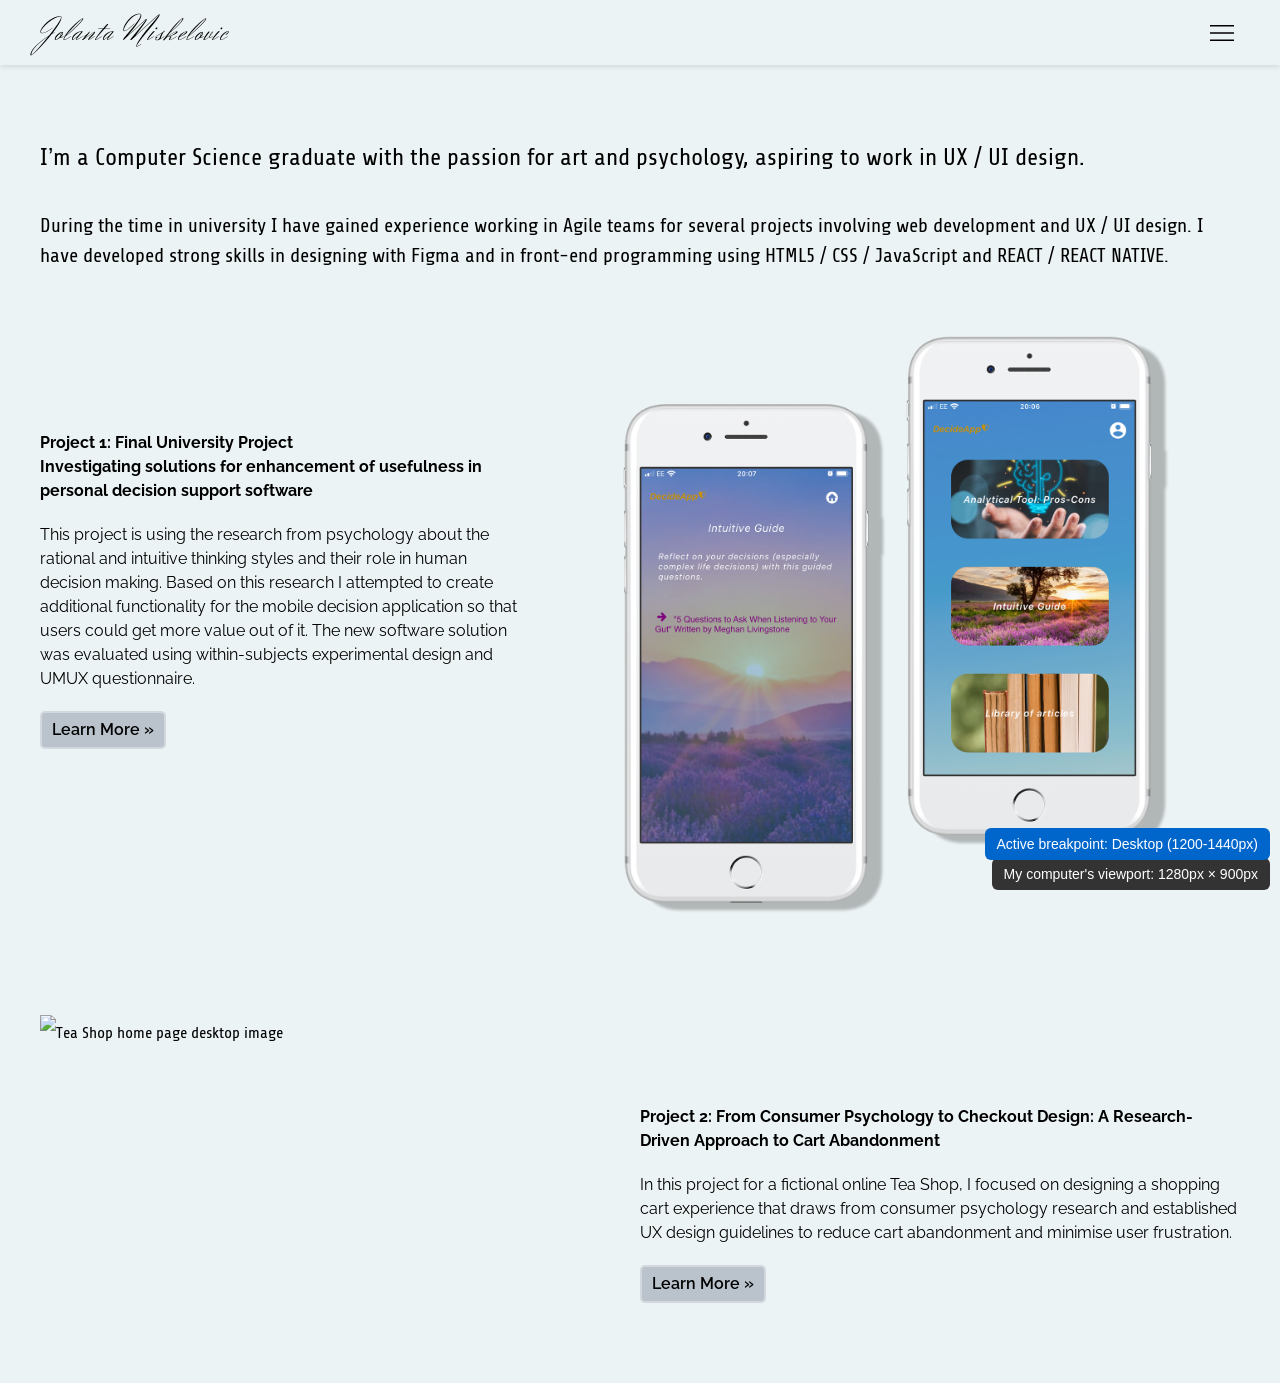
==== Portfolio/index.html @ a45d68cd "Created project 2 page & added content into it Added content and pictures into the project 2 page. M" ====
<!DOCTYPE html>
<html lang="en">
<head>
    <meta charset="UTF-8">
    <meta name="viewport" content="width=device-width, initial-scale=1.0">
    <title>UX/UI Portfolio</title>
    <link href="https://fonts.googleapis.com/css2?family=Herr+Von+Muellerhoff&display=swap" rel="stylesheet">
    <link href="https://fonts.googleapis.com/css2?family=Moulpali&display=swap" rel="stylesheet">
    <link href="https://fonts.googleapis.com/css2?family=Raleway:wght@400;600;700&display=swap" rel="stylesheet">
    <link href="https://fonts.googleapis.com/css2?family=Moon+Dance&display=swap" rel="stylesheet">
    <link rel="icon" type="image/png" href="images/JM.JPG">
    <link rel="stylesheet" href="styles.css">

 <style>
    #viewport {
      position: fixed;
      bottom: 10px;
      right: 10px;
      background: #333;
      color: #fff;
      padding: 8px 12px;
      border-radius: 6px;
      font-family: sans-serif;
      font-size: 14px;
    }
    #breakpoint {
      position: fixed;
      bottom: 40px;
      right: 10px;
      background: #0066cc;
      color: #fff;
      padding: 8px 12px;
      border-radius: 6px;
      font-family: sans-serif;
      font-size: 14px;
    }
  </style>

</head>
<body>
    <!--Wrapper-->
    <div class="wrapper">

        <!--Nav Bar-->
        <nav class="nav-container">
            <div class="nav-wrapper">
            <div class="logo">
                <p class="logo-name">Jolanta Miskelovic</p>
            </div>
            <div class="menu-container">
                <!--aria-label describes for blind people what this textless button exactly does-->
                <button class="menu-button" aria-label="Open menu">
                    <svg xmlns="http://www.w3.org/2000/svg" width="32" height="32" viewBox="0 0 56 56" fill="none">
                        <path d="M9.33325 40.2965V37.9631H46.6666V40.2965H9.33325ZM9.33325 29.1665V26.8331H46.6666V29.1665H9.33325ZM9.33325 18.0365V15.7031H46.6666V18.0365H9.33325Z" fill="black"/>
                    </svg>
                </button>
            </div>
            </div>
        </nav>
        <!--End of Nav Bar-->

        <!--Introduction-->
        <section class="intro-container">
            <h1 class="main-intro">I’m a Computer Science graduate with the passion for art 
    and psychology, aspiring to work in UX / UI design.</h1>
            <p class="secondary-intro">During the time in university I have gained experience 
    working in Agile teams for several projects involving web development and UX / UI 
    design. I have developed strong skills in designing with Figma and in front-end programming using HTML5 / CSS / JavaScript 
    and REACT / REACT NATIVE.</p>
        </section>
        <!--End of Introduction-->

        <!--Project 1-->
        <section class="project-one-container">
            <div class="description-container">
                <a href='decideApp.html'><h2 class="project-one-name">Project 1: Final University Project <br> Investigating solutions for enhancement of usefulness in 
    personal decision support software</h2></a>
                <p class="project-one-content">This project is using the research from psychology about the rational
         and intuitive thinking styles and their role in human decision making. Based on this research I
          attempted to create additional functionality for the mobile decision application so that 
          users could get more value out of it. The new software solution was evaluated using within-subjects
           experimental design and UMUX questionnaire.</p>
                <div class="button-container">
                    <button class="button-text" onclick="window.location.href='decideApp.html'">
                        Learn More &raquo;</button>
                </div>
            </div>
            <!--Image container-->
            <div class="image-wrapper">
                <img src="images/iPhone-frame2.png" alt="Decision Application images" class="image">
            </div>
            <!--End of Image container-->
        </section>
        <!--End of Project 1-->

        <!--Project 2-->
        <section class="project2-container">
            <!--Project2 image-->
            <div class="image-wrapper">
                <img src="images/Desktop-TeaShop-Home-Renewed3.png" alt="Tea Shop home page desktop image" class="project2-image">
            </div>
            <!--End of Project2 image-->

            <div class="project2-description-container">
                <a href='decideApp.html' ><h2 class="project2-name">Project 2: From Consumer Psychology to Checkout Design: A Research-Driven 
                    Approach to Cart Abandonment </h2> </a>
                <p class="project2-content">In this project for a fictional online Tea Shop, I focused on designing
                     a shopping cart experience that draws from consumer psychology research and established UX design
                      guidelines to reduce cart abandonment and minimise user frustration.</p>
                <div class="button-container">
                    <button class="button-text" onclick="window.location.href='teaShop.html'">
                        Learn More &raquo;</button>
                </div>
            </div>
        </section>
        <!--End of Project 2-->

  <!-- Elements your script updates -->
  <div id="viewport"></div>
  <div id="breakpoint"></div>

    </div>
    <!--End of Wrapper-->

    <!--Script-->
    <script src="script.js"></script>

</body>
</html>
---- Portfolio/styles.css ----
/* ============================================
   BASE STYLES & RESET
   ============================================ */

html {
    box-sizing: border-box;
}

*, *:before, *:after {
    box-sizing: inherit;
}

body {
    margin: 0;
    background: #ECF3F4;
    color: #000;
    font-family: Moulpali, sans-serif;
    overflow-x: hidden;
    padding-top: 100px;
}

/* ============================================
   WRAPPER
   ============================================ */

.wrapper {
    display: flex;
    width: 100%;
    max-width: 1440px;
    height: auto;
    margin: auto;
    flex-direction: column;
}

/* ============================================
   NAVIGATION
   ============================================ */

.nav-wrapper {
    display: flex;
    width: 100%;
    max-width: 1440px;
    height: auto;
    margin: auto;
    justify-content: space-between;
    align-items: center;
    
}

.nav-container {
    display: flex;
    height: 65px;
    justify-content: space-between;
    align-items: center;
    padding: 10px 40px 10px 40px;
    position: fixed;
    top: 0;
    left: 0; 
    right: 0;
    background: #ECF3F4;       
    box-shadow: 0 2px 5px rgba(0,0,0,0.1);
    z-index: 100;
}

.logo-name {
    font-family: "Herr Von Muellerhoff", "Moon Dance", serif;
    font-size: 32px;
    letter-spacing: 2px;
    font-style: normal;
    font-weight: 500;
    line-height: normal;
    margin: 0;
}

.menu-container {
    display: flex;
    align-items: center;
}

.menu-button {
    background: none;
    border: none;
    cursor: pointer;
    padding: 0px;
    display: flex;
    align-items: center;
    justify-content: center;
}

.menu-button svg {
    width: 36px;
    height: 36px;
}

/* ============================================
   INTRODUCTION SECTION
   ============================================ */

.intro-container {
    display: flex;
    padding: 40px 40px 20px 40px;
    flex-direction: column;
    align-items: flex-start;
    gap: 35px;
}

.main-intro {
    color:  #000;
    font-family: Moulpali, sans-serif;
    font-size: 24px;
    font-style: normal;
    font-weight: 400;
    line-height: 150%;
    margin: 0;
}

.secondary-intro {
    color: #000;
    font-family: Moulpali, sans-serif;
    font-size: 20px;
    font-style: normal;
    font-weight: 400;
    line-height: 150%;
    margin: 0;
}

/* ============================================
   PROJECT ONE SECTION
   ============================================ */

.project-one-container {
    display: flex;
    padding: 20px 40px 0px 40px;
    justify-content: space-between;
    align-items: flex-start;
    gap: 20px;
}

.description-container {
    display: flex;
    padding: 120px 0px 0px 0px;
    flex-direction: column;
    align-items: flex-start;
    gap: 20px;
    flex: 1;
    max-width: 600px;
}

a {
  text-decoration: none; /* removes underline */
  color: inherit;        /* inherit color from child */
}

a:hover .project-one-name {
  transform: scale(1.003);   /* grows */ 
  text-shadow: 2px 2px 8px rgba(46, 73, 88, 0.4); /* soft shadow */          
}

.project-one-name {
    color:  #000;
    transition: transform 0.2s ease, color 0.2s ease,text-shadow 0.2s ease;
    font-family: Raleway, sans-serif;
    font-size: 16px;
    font-style: normal;
    font-weight: 700;
    line-height: 150%;
    margin: 0;
}

.project-one-content {
    color: #000;
    font-family: Raleway, sans-serif;
    font-size: 16px;
    font-style: normal;
    font-weight: 400;
    line-height: 150%;
    margin: 0;
}

/* ============================================
   PROJECT TWO SECTION
   ============================================ */

.project2-container {
    display: flex;
    padding: 0px 40px 0px 40px;
    gap: 20px;
    justify-content: space-between;
    align-items: flex-start;
}

.project2-description-container {
    display: flex;
    padding: 40px 0px 80px 0px;
    flex-direction: column;
    align-items: flex-start;
    gap: 20px;
    flex: 1;
    max-width: 600px;
}

a:hover .project2-name {
  transform: scale(1.003);   /* grows */ 
  text-shadow: 2px 2px 8px rgba(46, 73, 88, 0.4); /* soft shadow */          
}

.project2-name {
    color: #000;
    font-family: Raleway, sans-serif;
     transition: transform 0.2s ease, color 0.2s ease,text-shadow 0.2s ease;
    font-size: 16px;
    font-style: normal;
    font-weight: 700;
    line-height: 150%;
    margin: 0;
}

.project2-content {
    color: #000;
    font-family: Raleway, sans-serif;
    font-size: 16px;
    font-style: normal;
    font-weight: 400;
    line-height: 150%;
    margin: 0;
}

/* ============================================
   IMAGES
   ============================================ */

.image-wrapper {
    flex-shrink: 0;
}

.image {
    width: 100%;
    max-width: 700px;
    height: auto;
    display: block;
    object-fit: cover;
}

.project2-image {
    width: 100%;
    max-width: 700px;
    height: auto;
    display: block;
    object-fit: cover;
    margin-top: -50px;
}

/* ============================================
   BUTTONS
   ============================================ */

.button-container {
    display: flex;
    align-items: center;
}

.button-text {
    color: #000;
    font-family: Raleway, sans-serif;
    transition: transform 0.3s ease, color 0.3s ease; 
    font-size: 16px;
    font-style: normal;
    font-weight: 600;
    line-height: 150%;
    border: 2px solid #d3d8de;
    border-radius: 5px;
    cursor: pointer;
    padding: 5px 10px;
    background-color: #bac3cc;
    transition: background-color 0.3s ease;
}

.button-text:hover {
    background-color: #d9dde1;
    transform: scale(1.02);   /* grows */ 
}

.button-text:active {
    transform: translateY(1px);
}




/* ============================================
   MEDIA QUERIES - DESKTOP ADJUSTMENTS
   ============================================ */

@media screen and (min-width: 1200px) and (max-width: 1440px) {
   
    .intro-container,
    .project-one-container,
    .project2-container {
        padding-left: 40px;
        padding-right: 40px;
    }

    .image {
        max-width: 700px;
    }

    .project2-image {
        max-width: 700px;
    }
}

/* ============================================
   MEDIA QUERIES - TABLET (1000px - 1199px)
   ============================================ */

@media screen and (max-width: 1199px) {
    .nav-container {
        padding: 10px 30px;
        height: 100px;
    }

    .logo-name {
        font-size: 28px;
    }

    .intro-container {
        padding: 40px 40px 20px 40px;
    }

    .main-intro {
        font-size: 24px;
    }

    .secondary-intro {
        font-size: 20px;
    }

   
  .project-one-container {
        padding: 20px 40px 5px 40px;
        gap: 20px;
    }

     .project2-container {
        padding: 5px 40px 20px 40px;
        gap: 20px;
    }

    .project-one-name,
    .project2-name {
        font-size: 16px;
    }

    .project-one-content,
    .project2-content {
        font-size: 16px;
    }

    .image {
        max-width: 600px;
    }

    .project2-image {
        max-width: 400px;
    }
}

/* ============================================
   MEDIA QUERIES - TABLET/MOBILE (below 1000px)
   ============================================ */

@media screen and (max-width: 1000px) {
    .project-one-container {
        flex-direction: column;
        align-items: center;
        padding: 0px 40px 5px 40px;
        margin-top: -60px;
        gap: 20px;
    }

    .project2-container {
        flex-direction: column-reverse;
        align-items: center;
        padding: 0px 40px 5px 40px;
        margin-top: -140px;
        gap: 20px;
    }

    .description-container,
    .project2-description-container {
        max-width: 100%;
    }

    
    .image,
    .project2-image {
        max-width: 100%;
        width: 100%;
    }
}

/* ============================================
   MEDIA QUERIES - MOBILE (below 600px)
   ============================================ */

@media screen and (max-width: 600px) {
    .nav-container {
        padding: 10px 20px;
        height: 80px;
    }

    .logo-name {
        font-size: 24px;
        letter-spacing: 1px;
    }

    .menu-button svg {
        width: 28px;
        height: 28px;
    }

    .intro-container {
        padding: 30px 20px 10px 20px;
        gap: 15px;
    }

    .main-intro {
        font-size: 20px;
        line-height: 140%;
    }

    .secondary-intro {
        font-size: 16px;
        line-height: 140%;
    }

   
    .project-one-container {
        flex-direction: column;
        align-items: center;
        padding: 0px 20px 5px 20px;
        margin-top: -60px;
        gap: 20px;
    }

    .project2-container {
        flex-direction: column-reverse;
        align-items: center;
        padding: 10px 20px 5px 20px;
        margin-top: -140px;
        gap: 20px;
    }

    .description-container,
    .project2-description-container {
        gap: 15px;
    }

    .project-one-name,
    .project2-name {
        font-size: 16px;
        line-height: 140%;
    }

    .project-one-content,
    .project2-content {
        font-size: 16px;
        line-height: 140%;
    }

    .button-text {
        font-size: 14px;
        padding: 3px 6px;
    }
}

/* ============================================
   MEDIA QUERIES - EXTRA SMALL MOBILE (below 400px)
   ============================================ */

@media screen and (max-width: 400px) {
    .nav-container {
        padding: 10px 15px;
        height: 50px;
    }

    .logo-name {
        font-size: 20px;
    }

    .intro-container {
        padding: 25px 15px 10px 15px;
    }

    .main-intro {
        font-size: 20px;
    }

    .secondary-intro {
        font-size: 16px;
    }

    /*
    .project-one-container,
    .project2-container {
        padding: 30px 15px;
        gap: 25px;
    }
*/

     .project-one-container {
        flex-direction: column;
        align-items: center;
        padding: 0px 20px 5px 20px;
        margin-top: -60px;
        gap: 20px;
    }

    .project2-container {
        flex-direction: column-reverse;
        align-items: center;
        padding: 10px 20px 5px 20px;
        margin-top: -140px;
        gap: 20px;
    }

    .project-one-name,
    .project2-name {
        font-size: 16px;
    }

    .project-one-content,
    .project2-content {
        font-size: 16px;
    }
}
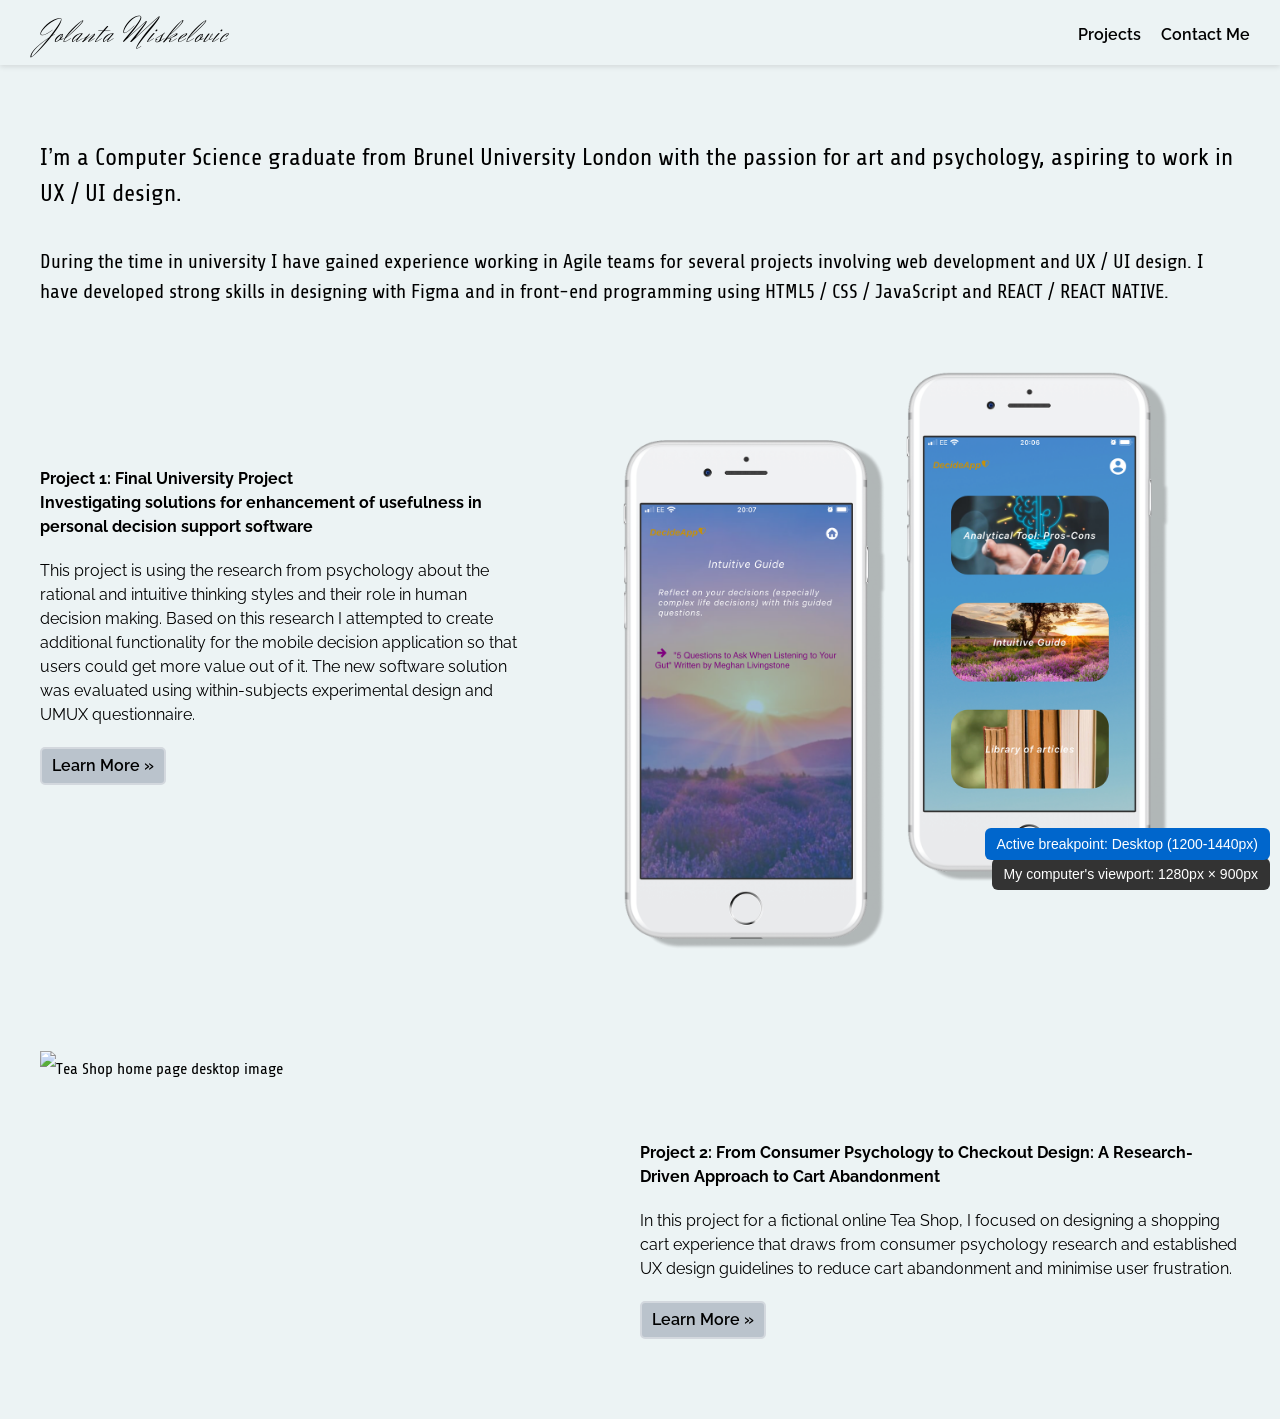
==== commit 2d164b98: "Added the home page nav links for desktop and mobile versions Used AI Claude generated code to add t" ====
--- a/Portfolio/index.html
+++ b/Portfolio/index.html
@@ -47,21 +47,74 @@
             <div class="logo">
                 <p class="logo-name">Jolanta Miskelovic</p>
             </div>
+
+        <!-- Desktop nav links -->
+    <div class="nav-links">
+
+      <!-- Link WITH dropdown -->
+      <div class="dropdown">
+        <a href="#" class="nav-link dropdown-toggle">Projects</a>
+        <div class="dropdown-menu">
+          <a href="decideApp.html" class="dropdown-item">DecideApp</a>
+          <a href="teaShop.html" class="dropdown-item">TeaShop</a>
+        </div>
+      </div>
+
+       <!-- Link WITH dropdown -->
+      <div class="dropdown">
+        <a href="#" class="nav-link dropdown-toggle">Contact Me</a>
+        <div class="dropdown-menu">
+          <a href="https://www.linkedin.com/in/jolanta-m" target="_blank" class="dropdown-item">LinkedIn</a>
+          <a href="mailto:miskelovicjolanta@gmail.com" class="dropdown-item">Email Me</a>
+        </div>
+      </div>
+
+
+    </div>
+        
             <div class="menu-container">
                 <!--aria-label describes for blind people what this textless button exactly does-->
-                <button class="menu-button" aria-label="Open menu">
+                <button class="menu-button"  onclick="toggleMenu()" aria-label="Open menu">
                     <svg xmlns="http://www.w3.org/2000/svg" width="32" height="32" viewBox="0 0 56 56" fill="none">
                         <path d="M9.33325 40.2965V37.9631H46.6666V40.2965H9.33325ZM9.33325 29.1665V26.8331H46.6666V29.1665H9.33325ZM9.33325 18.0365V15.7031H46.6666V18.0365H9.33325Z" fill="black"/>
                     </svg>
                 </button>
             </div>
+        
+
             </div>
         </nav>
         <!--End of Nav Bar-->
 
+        <!-- Mobile menu dropdown -->
+<div class="mobile-menu" id="mobileMenu">
+  
+  <!-- Mobile dropdown -->
+  <div class="mobile-dropdown">
+    <button class="mobile-dropdown-toggle" onclick="toggleMobileDropdown(this)">
+      Projects
+    </button>
+    <div class="mobile-dropdown-menu">
+      <a href="decideApp.html" class="mobile-link">DecideApp</a>
+      <a href="teaShop.html" class="mobile-link">TeaShop</a>
+    </div>
+  </div>
+
+  <div class="mobile-dropdown">
+    <button class="mobile-dropdown-toggle" onclick="toggleMobileDropdown(this)">
+      Contact Me
+    </button>
+    <div class="mobile-dropdown-menu">
+      <a href="https://www.linkedin.com/in/jolanta-m" target="_blank" class="mobile-link">LikedIn</a>
+      <a href="mailto:miskelovicjolanta@gmail.com" class="mobile-link">Email Me</a>
+    </div>
+  </div>
+
+</div>
+
         <!--Introduction-->
         <section class="intro-container">
-            <h1 class="main-intro">I’m a Computer Science graduate with the passion for art 
+            <h1 class="main-intro">I’m a Computer Science graduate from Brunel University London with the passion for art 
     and psychology, aspiring to work in UX / UI design.</h1>
             <p class="secondary-intro">During the time in university I have gained experience 
     working in Agile teams for several projects involving web development and UX / UI 
@@ -125,5 +178,28 @@
     <!--Script-->
     <script src="script.js"></script>
 
+<script>
+  // toggles mobile menu open/closed
+  function toggleMenu() {
+    const menu = document.getElementById('mobileMenu');
+    menu.classList.toggle('open');
+  }
+
+  // toggles individual mobile dropdown open/closed
+  function toggleMobileDropdown(button) {
+    const dropdownMenu = button.nextElementSibling;
+    dropdownMenu.classList.toggle('open');
+  }
+
+  // closes mobile menu if user clicks outside it
+  document.addEventListener('click', function(e) {
+    const menu = document.getElementById('mobileMenu');
+    const hamburger = document.querySelector('.menu-button');
+    if (!menu.contains(e.target) && !hamburger.contains(e.target)) {
+      menu.classList.remove('open');
+    }
+  });
+</script>
+
 </body>
 </html>
--- a/Portfolio/styles.css
+++ b/Portfolio/styles.css
@@ -40,26 +40,25 @@
     display: flex;
     width: 100%;
     max-width: 1440px;
-    height: auto;
+    height: 70px;
     margin: auto;
     justify-content: space-between;
     align-items: center;
+    padding: 10px 30px 10px 40px;
     
 }
 
 .nav-container {
     display: flex;
     height: 65px;
-    justify-content: space-between;
-    align-items: center;
-    padding: 10px 40px 10px 40px;
     position: fixed;
     top: 0;
-    left: 0; 
+    left: 0;
     right: 0;
-    background: #ECF3F4;       
+    background: #ECF3F4;
     box-shadow: 0 2px 5px rgba(0,0,0,0.1);
     z-index: 100;
+    justify-content: center; /* centres the wrapper inside */
 }
 
 .logo-name {
@@ -91,6 +90,145 @@
     width: 36px;
     height: 36px;
 }
+
+/* hamburger hidden on large screens */
+.menu-container {
+    display: none;
+    align-items: center;
+}
+
+/* ============================================
+   DESKTOP DROPDOWN
+   ============================================ */
+
+/* nav links container - visible on large screens */
+.nav-links {
+    display: flex;
+    align-items: center;
+    gap: 20px;
+}
+
+.nav-link {
+    text-decoration: none;
+    color: #000;
+    font-family: Raleway, sans-serif;
+    font-size: 16px;
+    font-weight:600;
+    white-space: nowrap;
+    padding: 4px 0;
+}
+
+.nav-link:hover {
+    opacity: 0.7;
+}
+
+/* dropdown wrapper */
+.dropdown {
+    position: relative;
+}
+
+/* hidden by default */
+.dropdown-menu {
+    display: none;
+    position: absolute;
+    top: 100%;
+    right: 0;
+    background: #ECF3F4;
+    box-shadow: 0 4px 12px rgba(0,0,0,0.12);
+    border-radius: 8px;
+    padding: 8px 0;
+    min-width: 160px;
+    z-index: 200;
+}
+
+/* show on hover */
+.dropdown:hover .dropdown-menu {
+    display: flex;
+    flex-direction: column;
+}
+
+.dropdown-item {
+    text-decoration: none;
+    color: #000;
+    font-family: Raleway, sans-serif;
+    font-size: 15px;
+    padding: 10px 20px;
+    white-space: nowrap;
+}
+
+.dropdown-item:hover {
+    background: rgba(0,0,0,0.05);
+}
+
+/* ============================================
+   MOBILE MENU
+   ============================================ */
+
+.mobile-menu {
+    display: none; /* hidden by default */
+    flex-direction: column;
+    position: fixed;
+    top: 65px; /* matches nav height */
+    left: 0;
+    right: 0;
+    background: #ECF3F4;
+    box-shadow: 0 4px 8px rgba(0,0,0,0.1);
+    z-index: 99;
+    padding: 10px 0;
+}
+
+.mobile-menu.open {
+    display: flex;
+}
+
+.mobile-link {
+    text-decoration: none;
+    color: #000;
+    font-family: Raleway, sans-serif;
+    font-size: 17px;
+    padding: 14px 30px;
+    border-bottom: 1px solid rgba(0,0,0,0.06);
+}
+
+.mobile-link:hover {
+    background: rgba(0,0,0,0.04);
+}
+
+/* mobile dropdown */
+.mobile-dropdown-toggle {
+    background: none;
+    border: none;
+    width: 100%;
+    text-align: left;
+    font-family: Raleway, sans-serif;
+    font-size: 17px;
+    padding: 14px 30px;
+    cursor: pointer;
+    border-bottom: 1px solid rgba(0,0,0,0.06);
+    display: flex;
+    justify-content: space-between;
+    align-items: center;
+}
+
+.mobile-dropdown-toggle::after {
+    content: "▾"; /* down arrow indicator */
+}
+
+.mobile-dropdown-menu {
+    display: none;
+    flex-direction: column;
+    background: rgba(0,0,0,0.03);
+}
+
+.mobile-dropdown-menu.open {
+    display: flex;
+}
+
+.mobile-dropdown-menu .mobile-link {
+    padding-left: 50px; /* indented under parent */
+    font-size: 16px;
+}
+
 
 /* ============================================
    INTRODUCTION SECTION
@@ -315,8 +453,8 @@
 
 @media screen and (max-width: 1199px) {
     .nav-container {
-        padding: 10px 30px;
-        height: 100px;
+        padding: 2px 2px 10px 5px;
+        height: 70px;
     }
 
     .logo-name {
@@ -361,7 +499,7 @@
     }
 
     .project2-image {
-        max-width: 400px;
+        max-width: 500px;
     }
 }
 
@@ -370,6 +508,12 @@
    ============================================ */
 
 @media screen and (max-width: 1000px) {
+
+    .nav-container {
+        padding: 2px 2px 10px 5px;
+        height: 70px;
+    }
+
     .project-one-container {
         flex-direction: column;
         align-items: center;
@@ -397,20 +541,33 @@
         max-width: 100%;
         width: 100%;
     }
-}
+    
+}
+
 
 /* ============================================
    MEDIA QUERIES - MOBILE (below 600px)
    ============================================ */
 
 @media screen and (max-width: 600px) {
+
+    /* show hamburger */
+    .menu-container {
+        display: flex;
+    }
+
+    /* hide nav links */
+    .nav-links {
+        display: none;
+    }
+    
     .nav-container {
-        padding: 10px 20px;
-        height: 80px;
+        padding: 0px 0px 5px 0px;
+        height: 60px;
     }
 
     .logo-name {
-        font-size: 24px;
+        font-size: 25px;
         letter-spacing: 1px;
     }
 
@@ -479,13 +636,14 @@
    ============================================ */
 
 @media screen and (max-width: 400px) {
+    
     .nav-container {
-        padding: 10px 15px;
-        height: 50px;
+        padding: 0px 0px 5px 0px;
+        height: 60px;
     }
 
     .logo-name {
-        font-size: 20px;
+        font-size: 25px;
     }
 
     .intro-container {
@@ -511,7 +669,7 @@
      .project-one-container {
         flex-direction: column;
         align-items: center;
-        padding: 0px 20px 5px 20px;
+        padding: 0px 20px 30px 20px;
         margin-top: -60px;
         gap: 20px;
     }
@@ -519,8 +677,8 @@
     .project2-container {
         flex-direction: column-reverse;
         align-items: center;
-        padding: 10px 20px 5px 20px;
-        margin-top: -140px;
+        padding: 15px 20px 5px 20px;
+        margin-top: -100px;
         gap: 20px;
     }
 
@@ -533,4 +691,5 @@
     .project2-content {
         font-size: 16px;
     }
+
 }
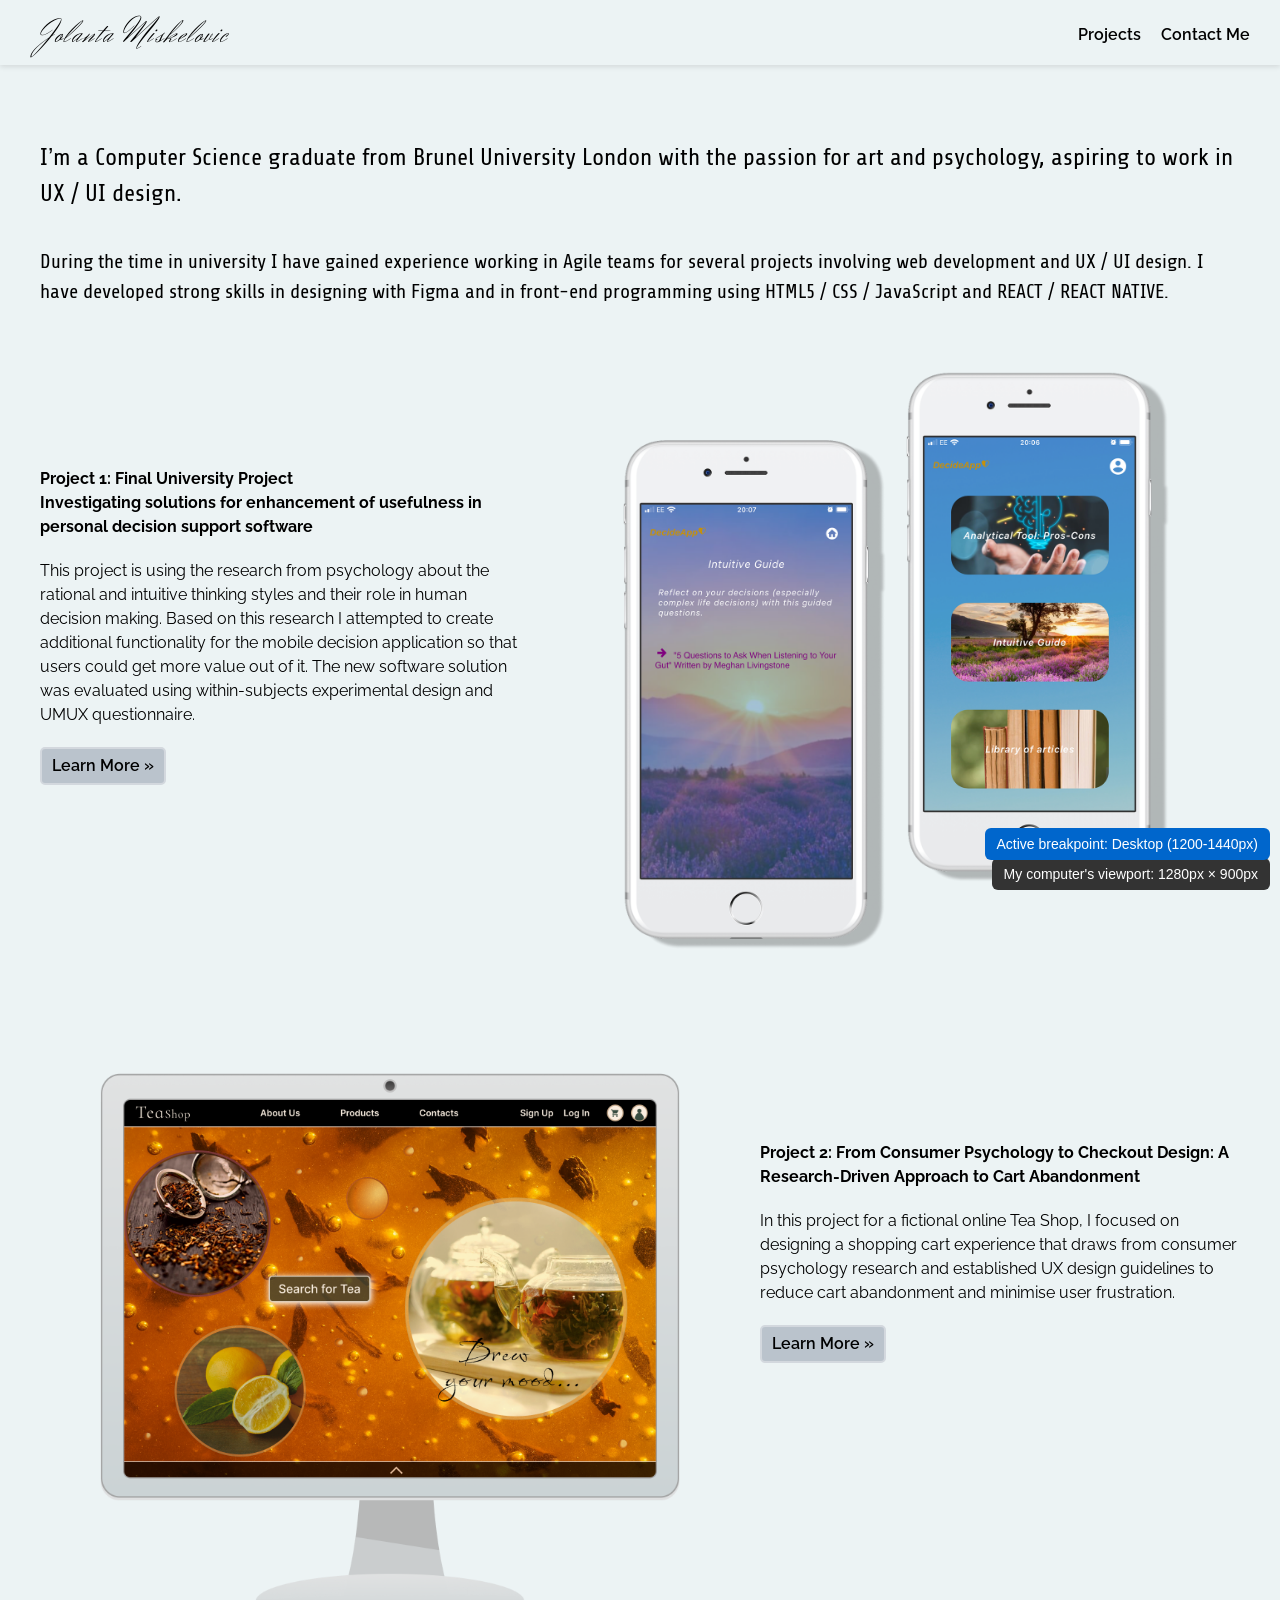
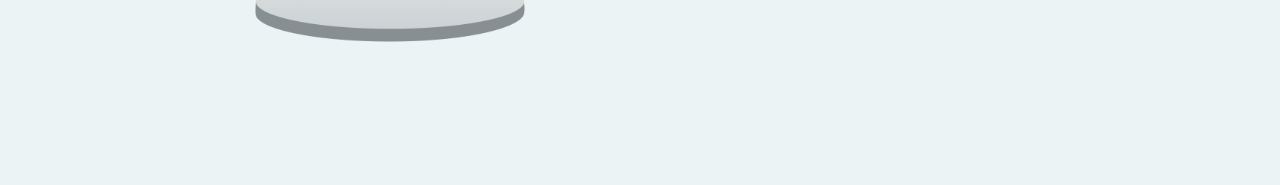
==== commit e883667f: "Improved navigation and menu design Improved navigation and menu design by using code from AI Claude" ====
--- a/Portfolio/index.html
+++ b/Portfolio/index.html
@@ -69,7 +69,6 @@
         </div>
       </div>
 
-
     </div>
         
             <div class="menu-container">
@@ -150,7 +149,7 @@
         <section class="project2-container">
             <!--Project2 image-->
             <div class="image-wrapper">
-                <img src="images/Desktop-TeaShop-Home-Renewed3.png" alt="Tea Shop home page desktop image" class="project2-image">
+                <img src="images/Desktop-TeaShop-Home-Renewed6.png" alt="Tea Shop home page desktop image" class="project2-image">
             </div>
             <!--End of Project2 image-->
 
--- a/Portfolio/styles.css
+++ b/Portfolio/styles.css
@@ -119,7 +119,8 @@
 }
 
 .nav-link:hover {
-    opacity: 0.7;
+  transform: scale(1.003);   /* grows */ 
+  text-shadow: 3px 3px 9px rgba(46, 73, 88, 0.4); /* soft shadow */ 
 }
 
 /* dropdown wrapper */
@@ -157,7 +158,8 @@
 }
 
 .dropdown-item:hover {
-    background: rgba(0,0,0,0.05);
+  background: rgba(0,0,0,0.05);
+  font-weight: 600;
 }
 
 /* ============================================
@@ -546,12 +548,12 @@
 
 
 /* ============================================
-   MEDIA QUERIES - MOBILE (below 600px)
-   ============================================ */
-
-@media screen and (max-width: 600px) {
-
-    /* show hamburger */
+   MEDIA QUERIES - TABLET/MOBILE (below 900px)
+   ============================================ */
+
+@media screen and (max-width: 900px) {
+
+     /* show hamburger */
     .menu-container {
         display: flex;
     }
@@ -560,6 +562,49 @@
     .nav-links {
         display: none;
     }
+
+    .nav-container {
+        padding: 2px 2px 10px 5px;
+        height: 70px;
+    }
+
+    .project-one-container {
+        flex-direction: column;
+        align-items: center;
+        padding: 0px 40px 5px 40px;
+        margin-top: -60px;
+        gap: 20px;
+    }
+
+    .project2-container {
+        flex-direction: column-reverse;
+        align-items: center;
+        padding: 0px 40px 5px 40px;
+        margin-top: -140px;
+        gap: 20px;
+    }
+
+    .description-container,
+    .project2-description-container {
+        max-width: 100%;
+    }
+
+    
+    .image,
+    .project2-image {
+        max-width: 100%;
+        width: 100%;
+    }
+    
+}
+
+
+/* ============================================
+   MEDIA QUERIES - MOBILE (below 600px)
+   ============================================ */
+
+@media screen and (max-width: 600px) {
+
     
     .nav-container {
         padding: 0px 0px 5px 0px;
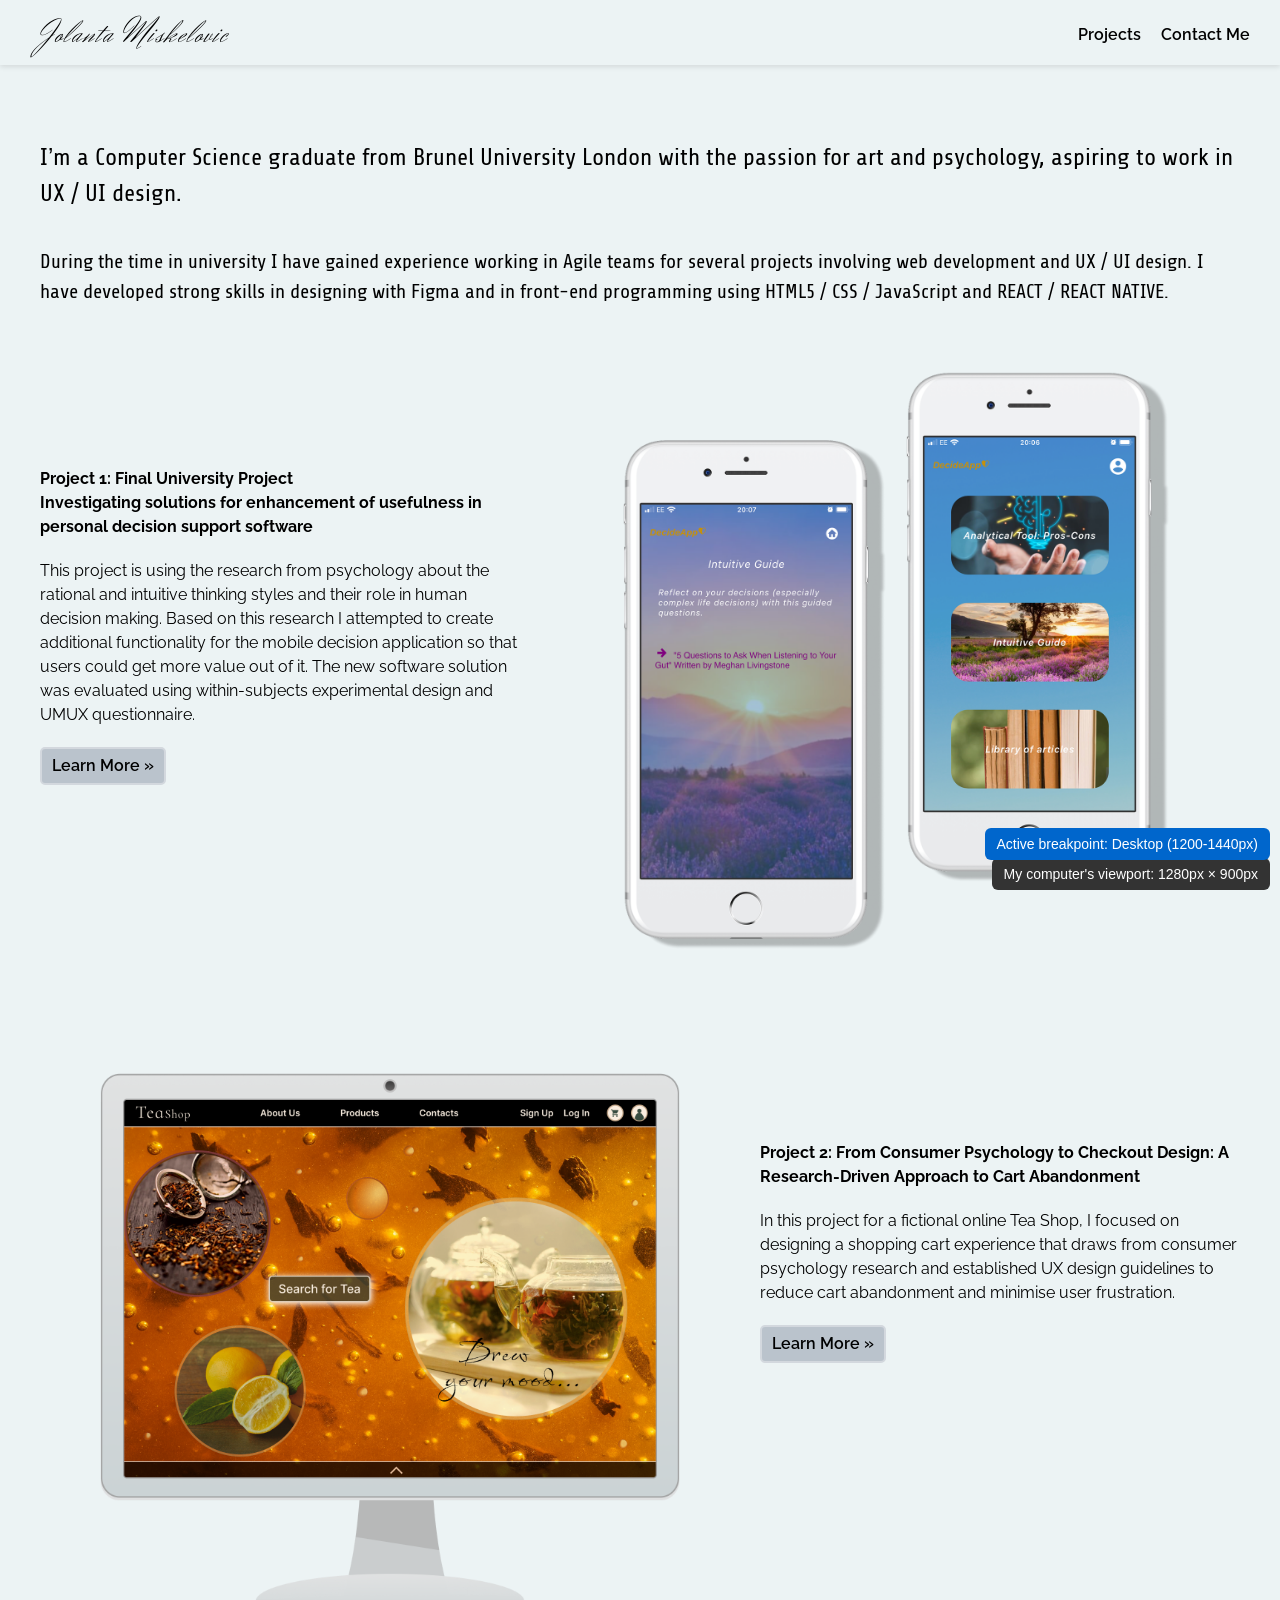
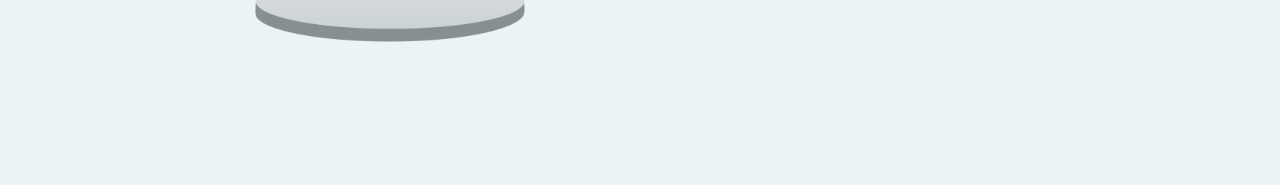
==== commit 9dfc55fd: "Improved home page image" ====
--- a/Portfolio/index.html
+++ b/Portfolio/index.html
@@ -149,7 +149,7 @@
         <section class="project2-container">
             <!--Project2 image-->
             <div class="image-wrapper">
-                <img src="images/Desktop-TeaShop-Home-Renewed6.png" alt="Tea Shop home page desktop image" class="project2-image">
+                <img src="images/Desktop-TeaShop-Home-Renewed7.png" alt="Tea Shop home page desktop image" class="project2-image">
             </div>
             <!--End of Project2 image-->
 
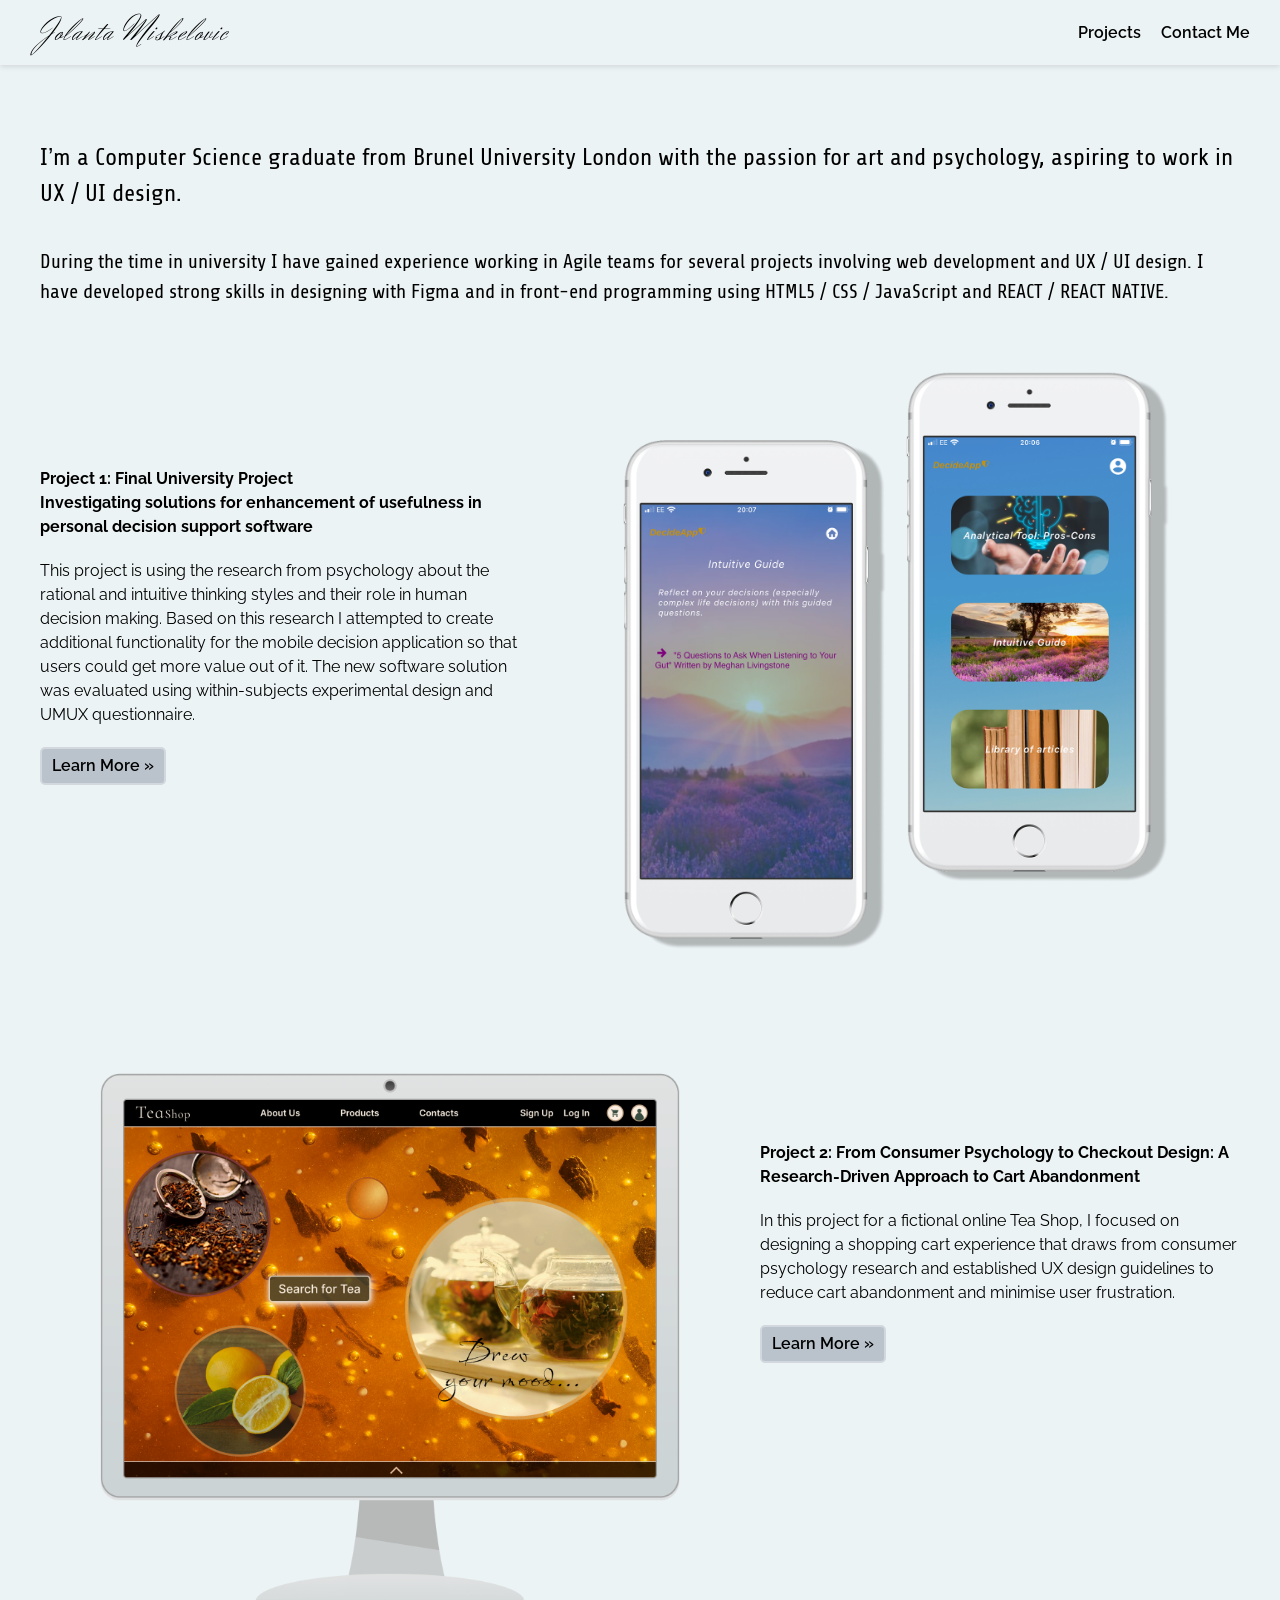
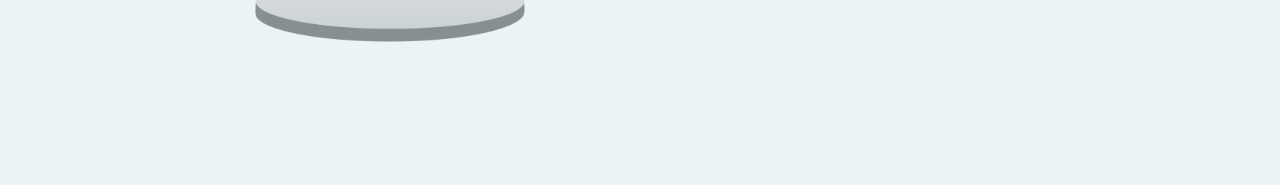
==== commit 7c528cbc: "Improved design and navigation bar Improved design and navigation bar of the second project page usi" ====
--- a/Portfolio/index.html
+++ b/Portfolio/index.html
@@ -168,8 +168,12 @@
         <!--End of Project 2-->
 
   <!-- Elements your script updates -->
+
+  <!-- /* uncomment this code to see the active screen breakpoints and computer's viewport size */
   <div id="viewport"></div>
   <div id="breakpoint"></div>
+  -->
+  
 
     </div>
     <!--End of Wrapper-->
--- a/Portfolio/styles.css
+++ b/Portfolio/styles.css
@@ -40,7 +40,7 @@
     display: flex;
     width: 100%;
     max-width: 1440px;
-    height: 70px;
+    height: 65px;
     margin: auto;
     justify-content: space-between;
     align-items: center;
@@ -69,10 +69,13 @@
     font-weight: 500;
     line-height: normal;
     margin: 0;
-}
-
+     /* prevents logo from shrinking and pushing buttons out */
+    flex-shrink: 0;
+}
+
+/* hamburger hidden on large screens */
 .menu-container {
-    display: flex;
+    display: none;
     align-items: center;
 }
 
@@ -80,7 +83,7 @@
     background: none;
     border: none;
     cursor: pointer;
-    padding: 0px;
+    padding: 8px;
     display: flex;
     align-items: center;
     justify-content: center;
@@ -91,11 +94,10 @@
     height: 36px;
 }
 
-/* hamburger hidden on large screens */
-.menu-container {
-    display: none;
-    align-items: center;
-}
+.menu-button svg:hover {
+ transform: scale(1.05);
+}
+
 
 /* ============================================
    DESKTOP DROPDOWN
@@ -121,6 +123,12 @@
 .nav-link:hover {
   transform: scale(1.003);   /* grows */ 
   text-shadow: 3px 3px 9px rgba(46, 73, 88, 0.4); /* soft shadow */ 
+}
+
+/* active state for current page */
+.nav-link.active {
+    font-weight: 700;
+    border-bottom: 2px solid #4a4a4b;
 }
 
 /* dropdown wrapper */
@@ -175,7 +183,7 @@
     right: 0;
     background: #ECF3F4;
     box-shadow: 0 4px 8px rgba(0,0,0,0.1);
-    z-index: 99;
+    z-index: 101;
     padding: 10px 0;
 }
 
@@ -194,6 +202,7 @@
 
 .mobile-link:hover {
     background: rgba(0,0,0,0.04);
+    font-weight: 600;
 }
 
 /* mobile dropdown */
@@ -214,6 +223,10 @@
 
 .mobile-dropdown-toggle::after {
     content: "▾"; /* down arrow indicator */
+}
+
+.mobile-dropdown-toggle:hover{
+  font-weight: 600;
 }
 
 .mobile-dropdown-menu {
@@ -649,7 +662,7 @@
         flex-direction: column-reverse;
         align-items: center;
         padding: 10px 20px 5px 20px;
-        margin-top: -140px;
+        margin-top: -100px;
         gap: 20px;
     }
 
@@ -703,14 +716,6 @@
         font-size: 16px;
     }
 
-    /*
-    .project-one-container,
-    .project2-container {
-        padding: 30px 15px;
-        gap: 25px;
-    }
-*/
-
      .project-one-container {
         flex-direction: column;
         align-items: center;
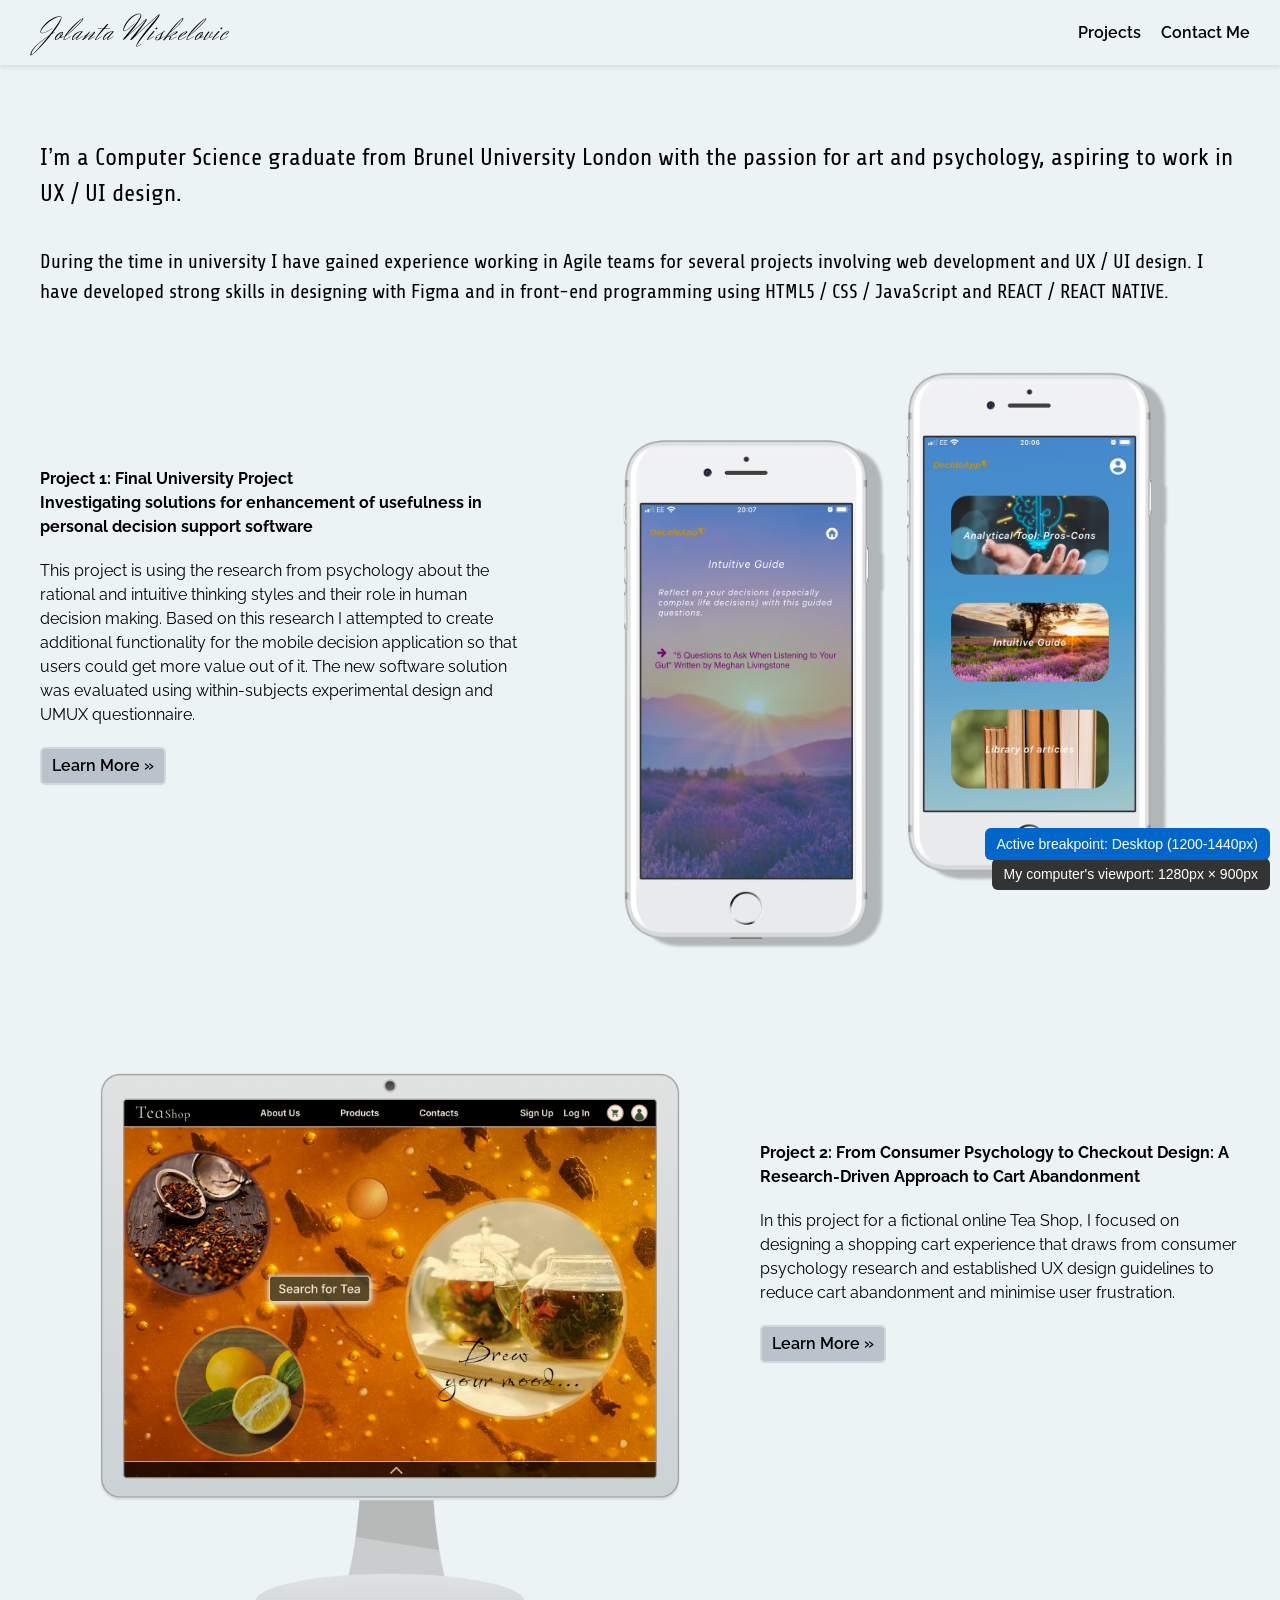
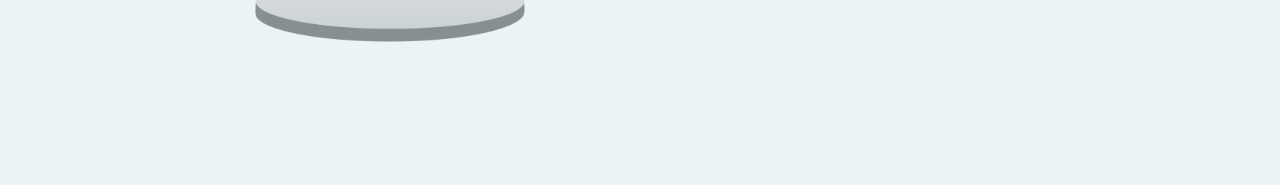
==== commit 3ae0de74: "created global CSS and added local font added local font file .woff2 for the logo into global CSS fi" ====
--- a/Portfolio/index.html
+++ b/Portfolio/index.html
@@ -4,11 +4,12 @@
     <meta charset="UTF-8">
     <meta name="viewport" content="width=device-width, initial-scale=1.0">
     <title>UX/UI Portfolio</title>
-    <link href="https://fonts.googleapis.com/css2?family=Herr+Von+Muellerhoff&display=swap" rel="stylesheet">
     <link href="https://fonts.googleapis.com/css2?family=Moulpali&display=swap" rel="stylesheet">
     <link href="https://fonts.googleapis.com/css2?family=Raleway:wght@400;600;700&display=swap" rel="stylesheet">
-    <link href="https://fonts.googleapis.com/css2?family=Moon+Dance&display=swap" rel="stylesheet">
+    <link href="https://fonts.googleapis.com/css2?family=Herr+Von+Muellerhoff&family=Mr+De+Haviland&display=swap" rel="stylesheet">
+    <link href="https://fonts.googleapis.com/css2?family=Alex+Brush&display=swap" rel="stylesheet">
     <link rel="icon" type="image/png" href="images/JM.JPG">
+    <link rel="stylesheet" href="global.css">
     <link rel="stylesheet" href="styles.css">
 
  <style>
@@ -169,10 +170,10 @@
 
   <!-- Elements your script updates -->
 
-  <!-- /* uncomment this code to see the active screen breakpoints and computer's viewport size */
+ 
   <div id="viewport"></div>
   <div id="breakpoint"></div>
-  -->
+
   
 
     </div>
--- a/Portfolio/global.css
+++ b/Portfolio/global.css
@@ -0,0 +1,22 @@
+/* ============================================
+   Global style and local font for logo
+   ============================================ */
+
+@font-face {
+  font-family: "Herr Von Muellerhoff";
+  src: url("/Portfolio/fonts/HerrVonMuellerhoff-Regular.woff2") format("woff2");
+  font-weight: normal;
+  font-style: normal;
+}
+
+.logo-name {
+    font-family: "Herr Von Muellerhoff", "Mr De Haviland", "Alex Brush", cursive;
+    font-size: 32px;
+    letter-spacing: 2px;
+    font-style: normal;
+    font-weight: 500;
+    line-height: normal;
+    margin: 0;
+    /* prevents logo from shrinking and pushing buttons out */
+    flex-shrink: 0;
+}
--- a/Portfolio/styles.css
+++ b/Portfolio/styles.css
@@ -18,6 +18,7 @@
     overflow-x: hidden;
     padding-top: 100px;
 }
+
 
 /* ============================================
    WRAPPER
@@ -45,6 +46,8 @@
     justify-content: space-between;
     align-items: center;
     padding: 10px 30px 10px 40px;
+     /*overflow visible so dropdowns show below nav */
+    overflow: visible;
     
 }
 
@@ -59,19 +62,11 @@
     box-shadow: 0 2px 5px rgba(0,0,0,0.1);
     z-index: 100;
     justify-content: center; /* centres the wrapper inside */
-}
-
-.logo-name {
-    font-family: "Herr Von Muellerhoff", "Moon Dance", serif;
-    font-size: 32px;
-    letter-spacing: 2px;
-    font-style: normal;
-    font-weight: 500;
-    line-height: normal;
-    margin: 0;
-     /* prevents logo from shrinking and pushing buttons out */
-    flex-shrink: 0;
-}
+    /* overflow visible so dropdowns are not clipped */
+    overflow: visible;
+}
+
+/*logo-name class for logo style is in global css*/
 
 /* hamburger hidden on large screens */
 .menu-container {
@@ -425,7 +420,7 @@
     cursor: pointer;
     padding: 5px 10px;
     background-color: #bac3cc;
-    transition: background-color 0.3s ease;
+    transition: transform 0.1s ease, background-color 0.2s ease;
 }
 
 .button-text:hover {
@@ -468,8 +463,12 @@
 
 @media screen and (max-width: 1199px) {
     .nav-container {
-        padding: 2px 2px 10px 5px;
-        height: 70px;
+        height: 65px;
+    }
+
+    .nav-wrapper {
+        height: 65px;
+        padding: 10px 25px 10px 35px;
     }
 
     .logo-name {
@@ -525,8 +524,11 @@
 @media screen and (max-width: 1000px) {
 
     .nav-container {
-        padding: 2px 2px 10px 5px;
-        height: 70px;
+        height: 65px;
+    }
+
+     .nav-wrapper {
+        height: 65px;
     }
 
     .project-one-container {
@@ -576,9 +578,18 @@
         display: none;
     }
 
-    .nav-container {
-        padding: 2px 2px 10px 5px;
-        height: 70px;
+     .nav-container {
+        height: 60px;
+    }
+ 
+    .nav-wrapper {
+        padding: 10px 10px 10px 25px;
+        height: 60px;
+    }
+
+    /* mobile menu top matches nav height at this breakpoint */
+    .mobile-menu {
+        top: 60px;
     }
 
     .project-one-container {
@@ -619,9 +630,22 @@
 @media screen and (max-width: 600px) {
 
     
+    body {
+        padding-top: 80px;
+    }
+ 
     .nav-container {
-        padding: 0px 0px 5px 0px;
-        height: 60px;
+        height: 55px;
+    }
+ 
+    .nav-wrapper {
+        padding: 10px 10px 10px 20px;
+        height: 55px;
+    }
+ 
+    /* mobile menu top updated to match nav height */
+    .mobile-menu {
+        top: 55px;
     }
 
     .logo-name {
@@ -661,7 +685,7 @@
     .project2-container {
         flex-direction: column-reverse;
         align-items: center;
-        padding: 10px 20px 5px 20px;
+        padding: 0px 20px 5px 20px;
         margin-top: -100px;
         gap: 20px;
     }
@@ -695,13 +719,27 @@
 
 @media screen and (max-width: 400px) {
     
+     body {
+        padding-top: 70px;
+    }
+ 
+
     .nav-container {
-        padding: 0px 0px 5px 0px;
-        height: 60px;
+        height: 50px;
+    }
+
+     .nav-wrapper {
+        padding: 10px 5px 10px 15px;
+        height: 50px;
+    }
+
+     /* mobile menu top updated to match nav height */
+    .mobile-menu {
+        top: 50px;
     }
 
     .logo-name {
-        font-size: 25px;
+        font-size: 22px;
     }
 
     .intro-container {
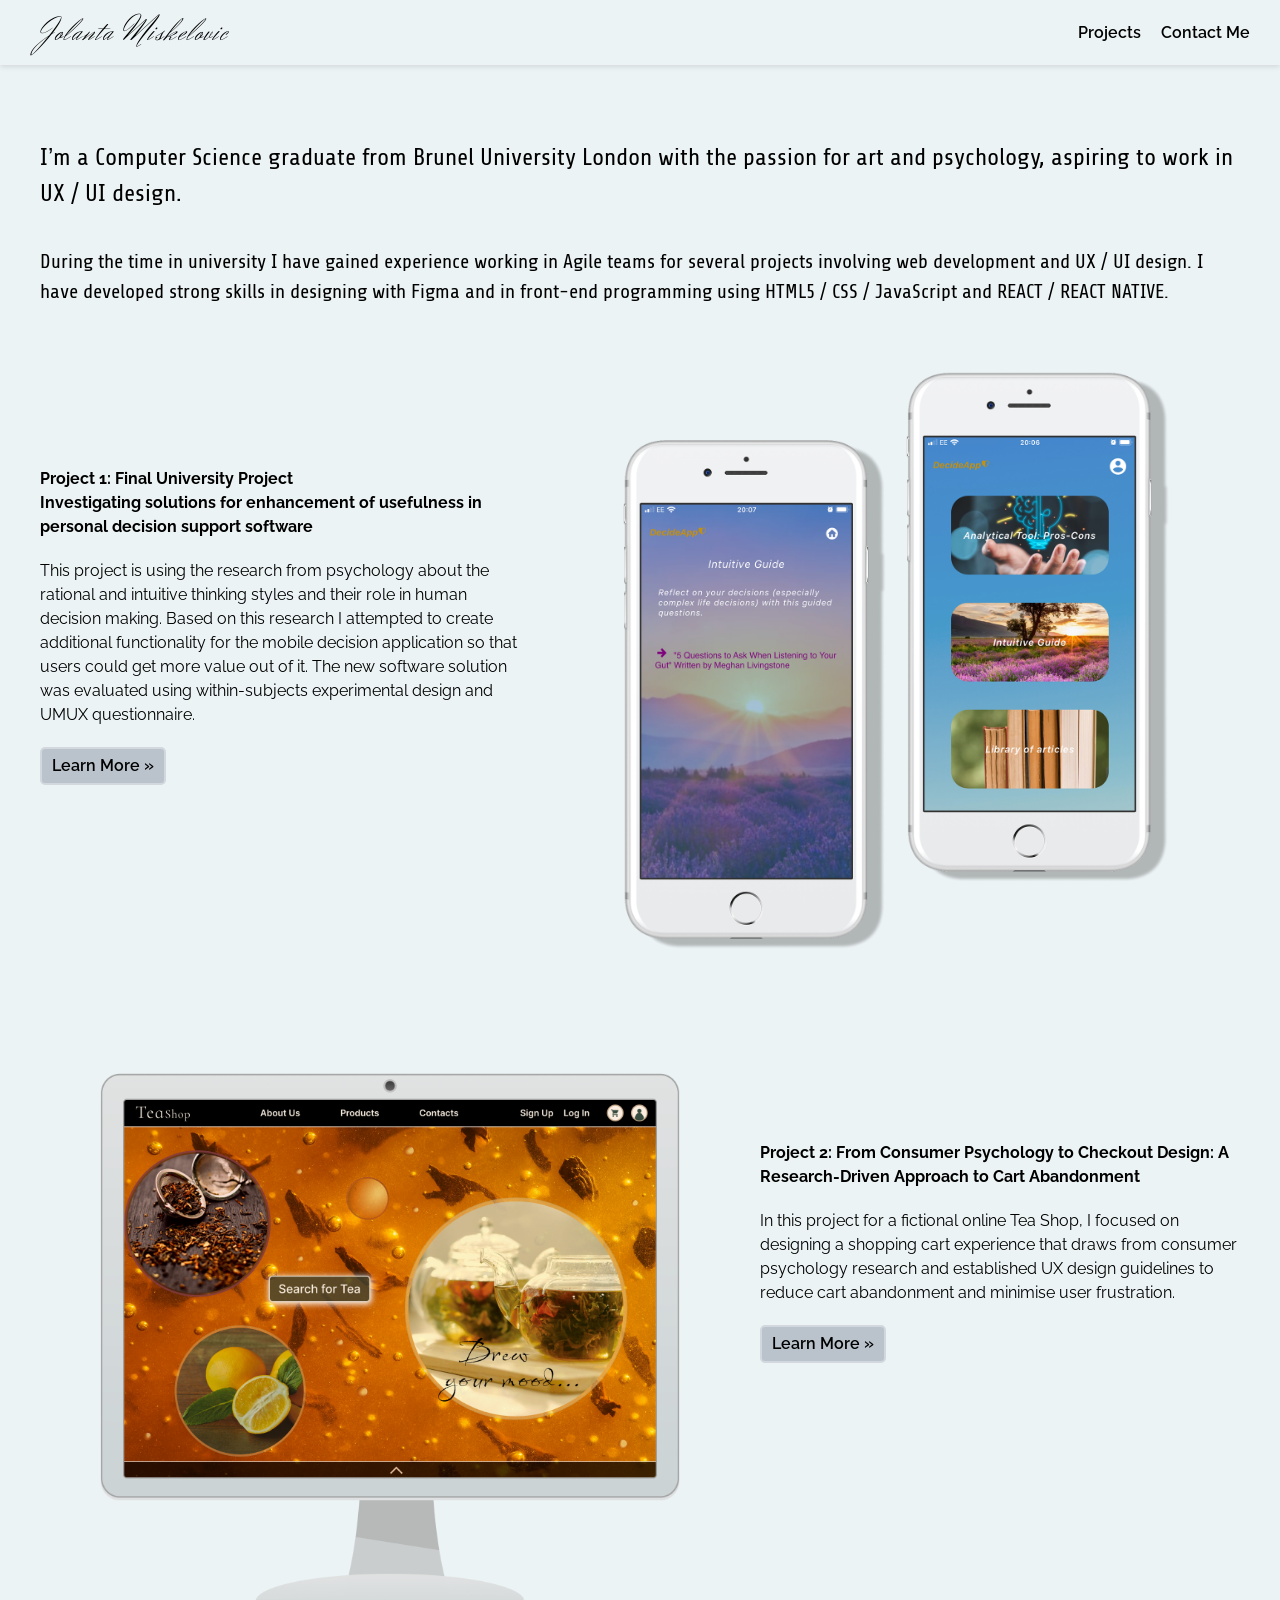
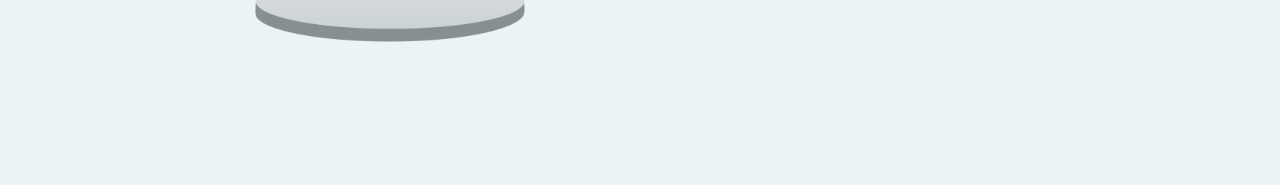
==== commit e1c574e0: "made screen size breakpoints not visible commented out html code connecting to JavaScript file to ma" ====
--- a/Portfolio/index.html
+++ b/Portfolio/index.html
@@ -8,7 +8,7 @@
     <link href="https://fonts.googleapis.com/css2?family=Raleway:wght@400;600;700&display=swap" rel="stylesheet">
     <link href="https://fonts.googleapis.com/css2?family=Herr+Von+Muellerhoff&family=Mr+De+Haviland&display=swap" rel="stylesheet">
     <link href="https://fonts.googleapis.com/css2?family=Alex+Brush&display=swap" rel="stylesheet">
-    <link rel="icon" type="image/png" href="images/JM.JPG">
+    <link rel="icon" type="image/png" href="images/DesignSuitcase-new.png">
     <link rel="stylesheet" href="global.css">
     <link rel="stylesheet" href="styles.css">
 
@@ -170,17 +170,17 @@
 
   <!-- Elements your script updates -->
 
- 
-  <div id="viewport"></div>
-  <div id="breakpoint"></div>
-
-  
+  <!-- uncomment to see the screen size breakpoints and computer's viewport size  -->
+ <!--  <div id="viewport"></div>
+  <div id="breakpoint"></div> -->
 
     </div>
     <!--End of Wrapper-->
 
     <!--Script-->
-    <script src="script.js"></script>
+
+    <!-- uncomment to see the screen size breakpoints and computer's viewport size  -->
+    <!-- <script src="script.js"></script> -->
 
 <script>
   // toggles mobile menu open/closed
